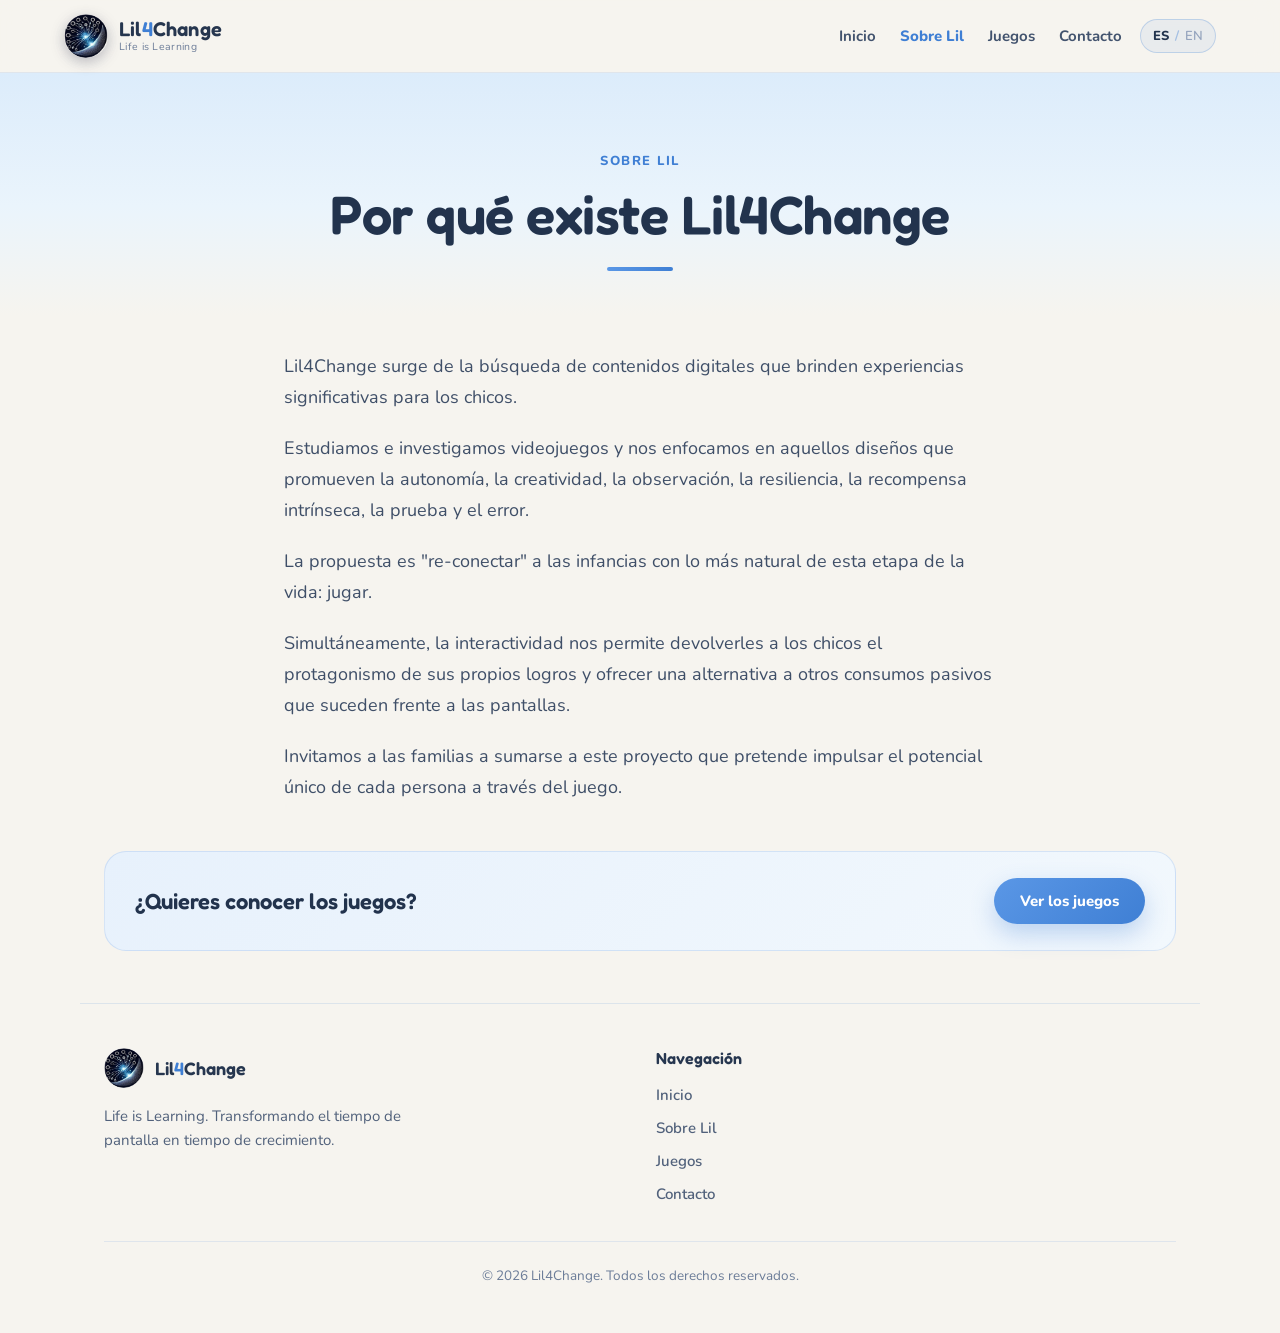
==== about.html @ 994eaa5b "Optimize logo and defer font loading (PageSpeed fixes)" ====
<!DOCTYPE html>
<html lang="es">
<head>
<meta charset="utf-8">
<meta name="viewport" content="width=device-width, initial-scale=1">
<title>Sobre Lil — Lil4Change</title>
<meta name="description" content="Por qué existe Lil4Change.">
<link rel="icon" href="assets/lil-logo7.png">
<link rel="preconnect" href="https://fonts.googleapis.com">
<link rel="preconnect" href="https://fonts.gstatic.com" crossorigin>
<link rel="preload" as="style" href="https://fonts.googleapis.com/css2?family=Fredoka:wght@400;500;600;700&family=Nunito:ital,wght@0,400;0,500;0,600;0,700;0,800;1,400&display=swap">
<link href="https://fonts.googleapis.com/css2?family=Fredoka:wght@400;500;600;700&family=Nunito:ital,wght@0,400;0,500;0,600;0,700;0,800;1,400&display=swap" rel="stylesheet" media="print" onload="this.media='all'">
<noscript><link href="https://fonts.googleapis.com/css2?family=Fredoka:wght@400;500;600;700&family=Nunito:ital,wght@0,400;0,500;0,600;0,700;0,800;1,400&display=swap" rel="stylesheet"></noscript>
<style>
  *{box-sizing:border-box}
  html{scroll-behavior:smooth}
  body{margin:0;font-family:"Nunito",system-ui,sans-serif;background:#f6f4ef;color:#2b3a53;-webkit-font-smoothing:antialiased}
  a{color:inherit}
  @keyframes lilRise{from{opacity:0;transform:translateY(18px)}to{opacity:1;transform:translateY(0)}}
  @keyframes lilDandelionIdle{0%,100%{transform:translate(0,0)}50%{transform:translate(1px,-4px)}}
  @media (max-width:760px){ .lil-navlinks{display:none !important} .lil-hamburger{display:flex !important} .lil-desktoponly{display:none !important} }
  @media (max-width:480px){ .lil-tagline{display:none !important} }
  .lil-cta-primary{transition:transform .18s ease}
  .lil-cta-primary:hover{transform:translateY(-2px)}
</style>
</head>
<body>
<div style="min-height:100vh">

  <!-- NAV -->
  <header style="position:sticky;top:0;z-index:40;backdrop-filter:blur(12px);background:rgba(246,244,239,.78);border-bottom:1px solid rgba(63,127,212,.12)">
    <nav style="max-width:1200px;margin:0 auto;padding:14px 24px;display:flex;flex-wrap:wrap;align-items:center;gap:12px 18px">
      <a href="index.html" style="display:flex;align-items:center;gap:11px;text-decoration:none;color:inherit;margin-right:auto">
        <img src="assets/lil-logo7.png" alt="Lil4Change" style="width:44px;height:44px;border-radius:50%;box-shadow:0 4px 14px rgba(20,32,64,.28)">
        <span style="display:flex;flex-direction:column;line-height:1">
          <span style="font-family:'Fredoka',sans-serif;font-weight:600;font-size:20px;letter-spacing:.2px;color:#26364f">Lil<span style="color:#3f7fd4">4</span>Change</span>
          <span class="lil-tagline" style="font-size:10.5px;color:#6b7c98;margin-top:3px;letter-spacing:.3px">Life is Learning</span>
        </span>
      </a>
      <div style="display:flex;align-items:center;gap:24px" class="lil-navlinks">
        <a href="index.html" data-i18n="navHome" style="color:#42536e;text-decoration:none;font-weight:700;font-size:15px">Inicio</a>
        <a href="about.html" data-i18n="navAbout" style="color:#3f7fd4;text-decoration:none;font-weight:800;font-size:15px">Sobre Lil</a>
        <a href="games.html" data-i18n="navGames" style="color:#42536e;text-decoration:none;font-weight:700;font-size:15px">Juegos</a>
        <a href="contact.html" data-i18n="navContact" style="color:#42536e;text-decoration:none;font-weight:700;font-size:15px">Contacto</a>
      </div>
      <button onclick="toggleMenu()" aria-label="Menu" class="lil-hamburger" style="display:none;align-items:center;justify-content:center;width:42px;height:42px;background:rgba(63,127,212,.1);border:1px solid rgba(63,127,212,.28);border-radius:12px;cursor:pointer;order:5">
        <svg id="lilIconOpen" width="20" height="20" viewBox="0 0 20 20" fill="none" stroke="#3f7fd4" stroke-width="2" stroke-linecap="round"><line x1="3" y1="6" x2="17" y2="6"></line><line x1="3" y1="10" x2="17" y2="10"></line><line x1="3" y1="14" x2="17" y2="14"></line></svg>
        <svg id="lilIconClose" width="20" height="20" viewBox="0 0 20 20" fill="none" stroke="#3f7fd4" stroke-width="2" stroke-linecap="round" style="display:none"><line x1="4" y1="4" x2="16" y2="16"></line><line x1="16" y1="4" x2="4" y2="16"></line></svg>
      </button>
      <button onclick="toggleLang()" aria-label="Toggle language" class="lil-desktoponly" style="display:flex;align-items:center;gap:6px;background:rgba(63,127,212,.08);border:1px solid rgba(63,127,212,.25);color:#3f7fd4;font-family:'Nunito';font-weight:700;font-size:13px;padding:7px 12px;border-radius:999px;cursor:pointer">
        <span id="lilEsA">ES</span><span style="opacity:.4">/</span><span id="lilEnA">EN</span>
      </button>
    </nav>
    <div id="lilMobileMenu" style="display:none;flex-direction:column;padding:8px 24px 20px;gap:2px;border-top:1px solid rgba(63,127,212,.12)">
      <a href="index.html" onclick="closeMenu()" data-i18n="navHome" style="color:#2b3a53;text-decoration:none;font-weight:700;font-size:17px;padding:13px 4px">Inicio</a>
      <a href="about.html" onclick="closeMenu()" data-i18n="navAbout" style="color:#3f7fd4;text-decoration:none;font-weight:800;font-size:17px;padding:13px 4px;border-top:1px solid rgba(63,127,212,.1)">Sobre Lil</a>
      <a href="games.html" onclick="closeMenu()" data-i18n="navGames" style="color:#2b3a53;text-decoration:none;font-weight:700;font-size:17px;padding:13px 4px;border-top:1px solid rgba(63,127,212,.1)">Juegos</a>
      <a href="contact.html" onclick="closeMenu()" data-i18n="navContact" style="color:#2b3a53;text-decoration:none;font-weight:700;font-size:17px;padding:13px 4px;border-top:1px solid rgba(63,127,212,.1)">Contacto</a>
      <div style="display:flex;align-items:center;gap:12px;padding:14px 4px 6px;border-top:1px solid rgba(63,127,212,.1)">
        <span data-i18n="langLabel" style="font-size:14px;font-weight:700;color:#6b7c98">Idioma</span>
        <button onclick="toggleLang()" aria-label="Toggle language" style="display:flex;align-items:center;gap:6px;background:rgba(63,127,212,.08);border:1px solid rgba(63,127,212,.25);color:#3f7fd4;font-family:'Nunito';font-weight:700;font-size:14px;padding:8px 14px;border-radius:999px;cursor:pointer"><span id="lilEsB">ES</span><span style="opacity:.4">/</span><span id="lilEnB">EN</span></button>
      </div>
    </div>
  </header>

  <!-- PAGE HERO -->
  <section style="position:relative;overflow:hidden;background:linear-gradient(180deg,#dcecfb 0%,#eaf4fc 55%,#f6f4ef 100%);padding:76px 24px 44px">
    <div style="position:relative;max-width:820px;margin:0 auto;text-align:center">
      <span data-i18n="aboutTag" style="display:inline-block;color:#3f7fd4;font-weight:800;font-size:13px;letter-spacing:1.5px;text-transform:uppercase;animation:lilRise .6s ease-out both">Sobre Lil</span>
      <h1 data-i18n="aboutTitle" style="font-family:'Fredoka',sans-serif;font-weight:600;font-size:clamp(32px,5.2vw,54px);line-height:1.08;letter-spacing:-.5px;margin:14px 0 0;color:#22334d;animation:lilRise .6s ease-out .1s both">Por qué existe Lil4Change</h1>
      <div style="width:66px;height:4px;border-radius:99px;background:linear-gradient(90deg,#5a97e6,#3f7fd4);margin:24px auto 0"></div>
    </div>
  </section>

  <!-- ABOUT BODY -->
  <section style="max-width:760px;margin:0 auto;padding:36px 24px 20px">
    <div id="lilAboutParas" style="display:flex;flex-direction:column;gap:20px"></div>
  </section>

  <!-- CTA STRIP -->
  <section style="max-width:1120px;margin:0 auto;padding:28px 24px 8px">
    <div style="display:flex;flex-wrap:wrap;gap:16px;align-items:center;justify-content:space-between;background:linear-gradient(135deg,#e7f1fc,#f2f8fd);border:1px solid rgba(63,127,212,.16);border-radius:22px;padding:26px 30px">
      <span data-i18n="aboutCta" style="font-family:'Fredoka';font-weight:600;font-size:clamp(18px,2.4vw,22px);color:#22334d">¿Quieres conocer los juegos?</span>
      <a href="games.html" class="lil-cta-primary" data-i18n="finalBtn" style="background:linear-gradient(135deg,#5a97e6,#3f7fd4);color:#fff;text-decoration:none;font-weight:800;font-size:15px;padding:13px 26px;border-radius:999px;box-shadow:0 10px 24px rgba(63,127,212,.3);white-space:nowrap">Ver los juegos</a>
    </div>
  </section>

  <!-- FOOTER -->
  <footer style="max-width:1120px;margin:44px auto 0;padding:44px 24px 48px;border-top:1px solid rgba(63,127,212,.14)">
    <div style="display:grid;grid-template-columns:repeat(auto-fit,minmax(240px,1fr));gap:32px">
      <div>
        <a href="index.html" style="display:flex;align-items:center;gap:11px;text-decoration:none;color:inherit;margin-bottom:16px">
          <img src="assets/lil-logo7.png" alt="Lil4Change" style="width:40px;height:40px;border-radius:50%">
          <span style="font-family:'Fredoka';font-weight:600;font-size:18px;color:#26364f">Lil<span style="color:#3f7fd4">4</span>Change</span>
        </a>
        <p data-i18n="footerDesc" style="font-size:15px;line-height:1.6;color:#51617b;margin:0;max-width:320px"></p>
      </div>
      <div>
        <h5 data-i18n="footerNavTitle" style="font-family:'Fredoka';font-weight:600;font-size:16px;color:#26364f;margin:0 0 16px">Navegación</h5>
        <ul style="list-style:none;padding:0;margin:0;display:flex;flex-direction:column;gap:11px">
          <li><a href="index.html" data-i18n="navHome" style="color:#51617b;text-decoration:none;font-weight:600;font-size:15px">Inicio</a></li>
          <li><a href="about.html" data-i18n="navAbout" style="color:#51617b;text-decoration:none;font-weight:600;font-size:15px">Sobre Lil</a></li>
          <li><a href="games.html" data-i18n="navGames" style="color:#51617b;text-decoration:none;font-weight:600;font-size:15px">Juegos</a></li>
          <li><a href="contact.html" data-i18n="navContact" style="color:#51617b;text-decoration:none;font-weight:600;font-size:15px">Contacto</a></li>
        </ul>
      </div>
    </div>
    <div data-i18n="footerCopyright" style="margin-top:36px;padding-top:24px;border-top:1px solid rgba(63,127,212,.12);text-align:center;font-size:13.5px;color:#6b7c98"></div>
  </footer>
</div>

<script>
const DICT = {
  es: {
    navHome:"Inicio", navAbout:"Sobre Lil", navGames:"Juegos", navContact:"Contacto", langLabel:"Idioma",
    aboutTag:"Sobre Lil",
    aboutTitle:"Por qué existe Lil4Change",
    aboutParas:[
      "Lil4Change surge de la búsqueda de contenidos digitales que brinden experiencias significativas para los chicos.",
      "Estudiamos e investigamos videojuegos y nos enfocamos en aquellos diseños que promueven la autonomía, la creatividad, la observación, la resiliencia, la recompensa intrínseca, la prueba y el error.",
      'La propuesta es "re-conectar" a las infancias con lo más natural de esta etapa de la vida: jugar.',
      "Simultáneamente, la interactividad nos permite devolverles a los chicos el protagonismo de sus propios logros y ofrecer una alternativa a otros consumos pasivos que suceden frente a las pantallas.",
      "Invitamos a las familias a sumarse a este proyecto que pretende impulsar el potencial único de cada persona a través del juego."
    ],
    aboutCta:"¿Quieres conocer los juegos?",
    finalBtn:"Ver los juegos",
    footerDesc:"Life is Learning. Transformando el tiempo de pantalla en tiempo de crecimiento.",
    footerNavTitle:"Navegación",
    footerCopyright:"© 2026 Lil4Change. Todos los derechos reservados."
  },
  en: {
    navHome:"Home", navAbout:"About Lil", navGames:"Games", navContact:"Contact", langLabel:"Language",
    aboutTag:"About Lil",
    aboutTitle:"Why Lil4Change exists",
    aboutParas:[
      "Lil4Change was born from the search for digital content that offers meaningful experiences for kids.",
      "We study and research video games, focusing on designs that foster autonomy, creativity, observation, resilience, intrinsic reward, and trial and error.",
      'Our aim is to "re-connect" childhood with the most natural part of this stage of life: play.',
      "At the same time, interactivity lets us give children back the leading role in their own achievements and offer an alternative to the other passive forms of consumption that happen in front of screens.",
      "We invite families to join this project, which seeks to nurture each person's unique potential through play."
    ],
    aboutCta:"Want to see the games?",
    finalBtn:"See the games",
    footerDesc:"Life is Learning. Turning screen time into growth time.",
    footerNavTitle:"Navigation",
    footerCopyright:"© 2026 Lil4Change. All rights reserved."
  }
};

function getLang(){ try { return localStorage.getItem('lil-lang') === 'en' ? 'en' : 'es'; } catch(e){ return 'es'; } }
let menuOpen = false;
function esc(s){ return String(s).replace(/&/g,'&amp;').replace(/</g,'&lt;').replace(/>/g,'&gt;'); }

function applyLang(lang){
  const t = DICT[lang];
  document.documentElement.lang = lang;
  document.querySelectorAll('[data-i18n]').forEach(el=>{
    const k = el.getAttribute('data-i18n');
    if (t[k] != null) el.textContent = t[k];
  });
  document.getElementById('lilAboutParas').innerHTML = t.aboutParas.map(p=>`<p style="font-size:18px;line-height:1.72;color:#3f4f68;margin:0">${esc(p)}</p>`).join('');
  const on = "color:#22334d;font-weight:800", off = "color:#93a3bd;font-weight:600";
  ['lilEsA','lilEsB'].forEach(id=>document.getElementById(id).style.cssText = lang==='es'?on:off);
  ['lilEnA','lilEnB'].forEach(id=>document.getElementById(id).style.cssText = lang==='en'?on:off);
  try { localStorage.setItem('lil-lang', lang); } catch(e){}
}
function toggleLang(){ applyLang(getLang()==='es'?'en':'es'); }
function toggleMenu(){
  menuOpen = !menuOpen;
  document.getElementById('lilMobileMenu').style.display = menuOpen ? 'flex' : 'none';
  document.getElementById('lilIconOpen').style.display = menuOpen ? 'none' : 'block';
  document.getElementById('lilIconClose').style.display = menuOpen ? 'block' : 'none';
}
function closeMenu(){ if(menuOpen) toggleMenu(); }

applyLang(getLang());
</script>
</body>
</html>
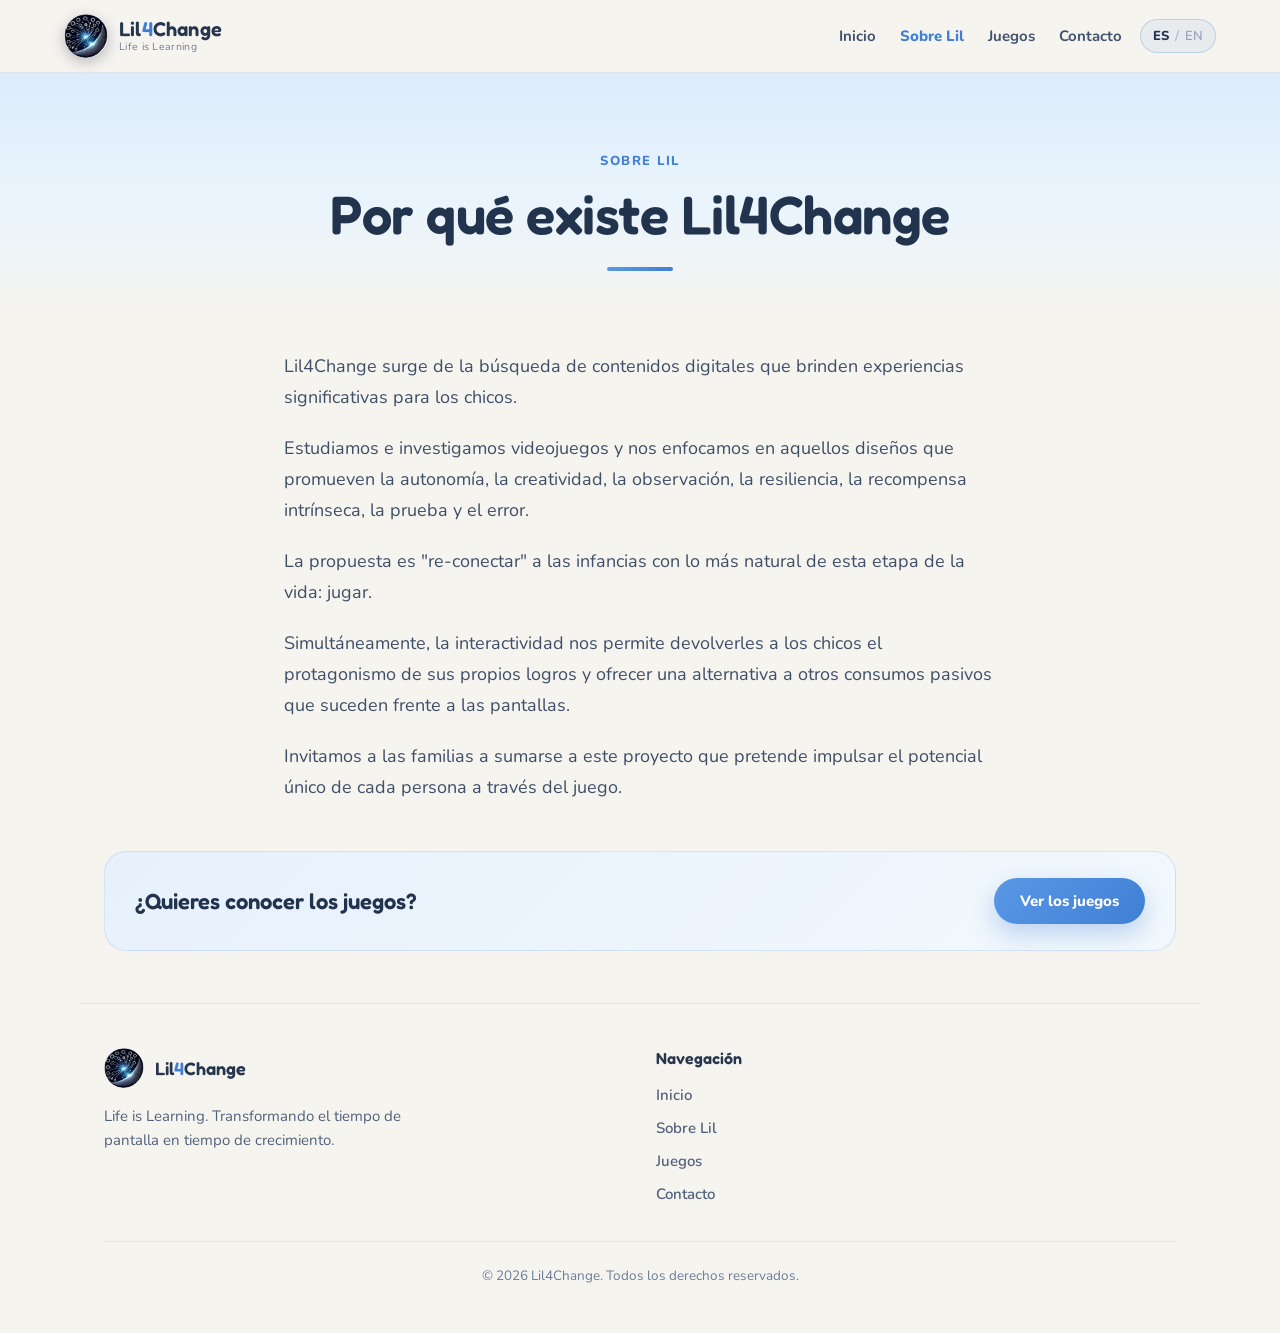
==== commit 3eb887f4: "Self-host Google Fonts to remove external font origins" ====
--- a/about.html
+++ b/about.html
@@ -6,11 +6,11 @@
 <title>Sobre Lil — Lil4Change</title>
 <meta name="description" content="Por qué existe Lil4Change.">
 <link rel="icon" href="assets/lil-logo7.png">
-<link rel="preconnect" href="https://fonts.googleapis.com">
-<link rel="preconnect" href="https://fonts.gstatic.com" crossorigin>
-<link rel="preload" as="style" href="https://fonts.googleapis.com/css2?family=Fredoka:wght@400;500;600;700&family=Nunito:ital,wght@0,400;0,500;0,600;0,700;0,800;1,400&display=swap">
-<link href="https://fonts.googleapis.com/css2?family=Fredoka:wght@400;500;600;700&family=Nunito:ital,wght@0,400;0,500;0,600;0,700;0,800;1,400&display=swap" rel="stylesheet" media="print" onload="this.media='all'">
-<noscript><link href="https://fonts.googleapis.com/css2?family=Fredoka:wght@400;500;600;700&family=Nunito:ital,wght@0,400;0,500;0,600;0,700;0,800;1,400&display=swap" rel="stylesheet"></noscript>
+<style>
+@font-face{font-family:'Fredoka';font-style:normal;font-weight:400 700;font-display:swap;src:url('assets/fonts/fredoka.woff2') format('woff2');}
+@font-face{font-family:'Nunito';font-style:normal;font-weight:400 800;font-display:swap;src:url('assets/fonts/nunito-normal.woff2') format('woff2');}
+@font-face{font-family:'Nunito';font-style:italic;font-weight:400;font-display:swap;src:url('assets/fonts/nunito-italic.woff2') format('woff2');}
+</style>
 <style>
   *{box-sizing:border-box}
   html{scroll-behavior:smooth}
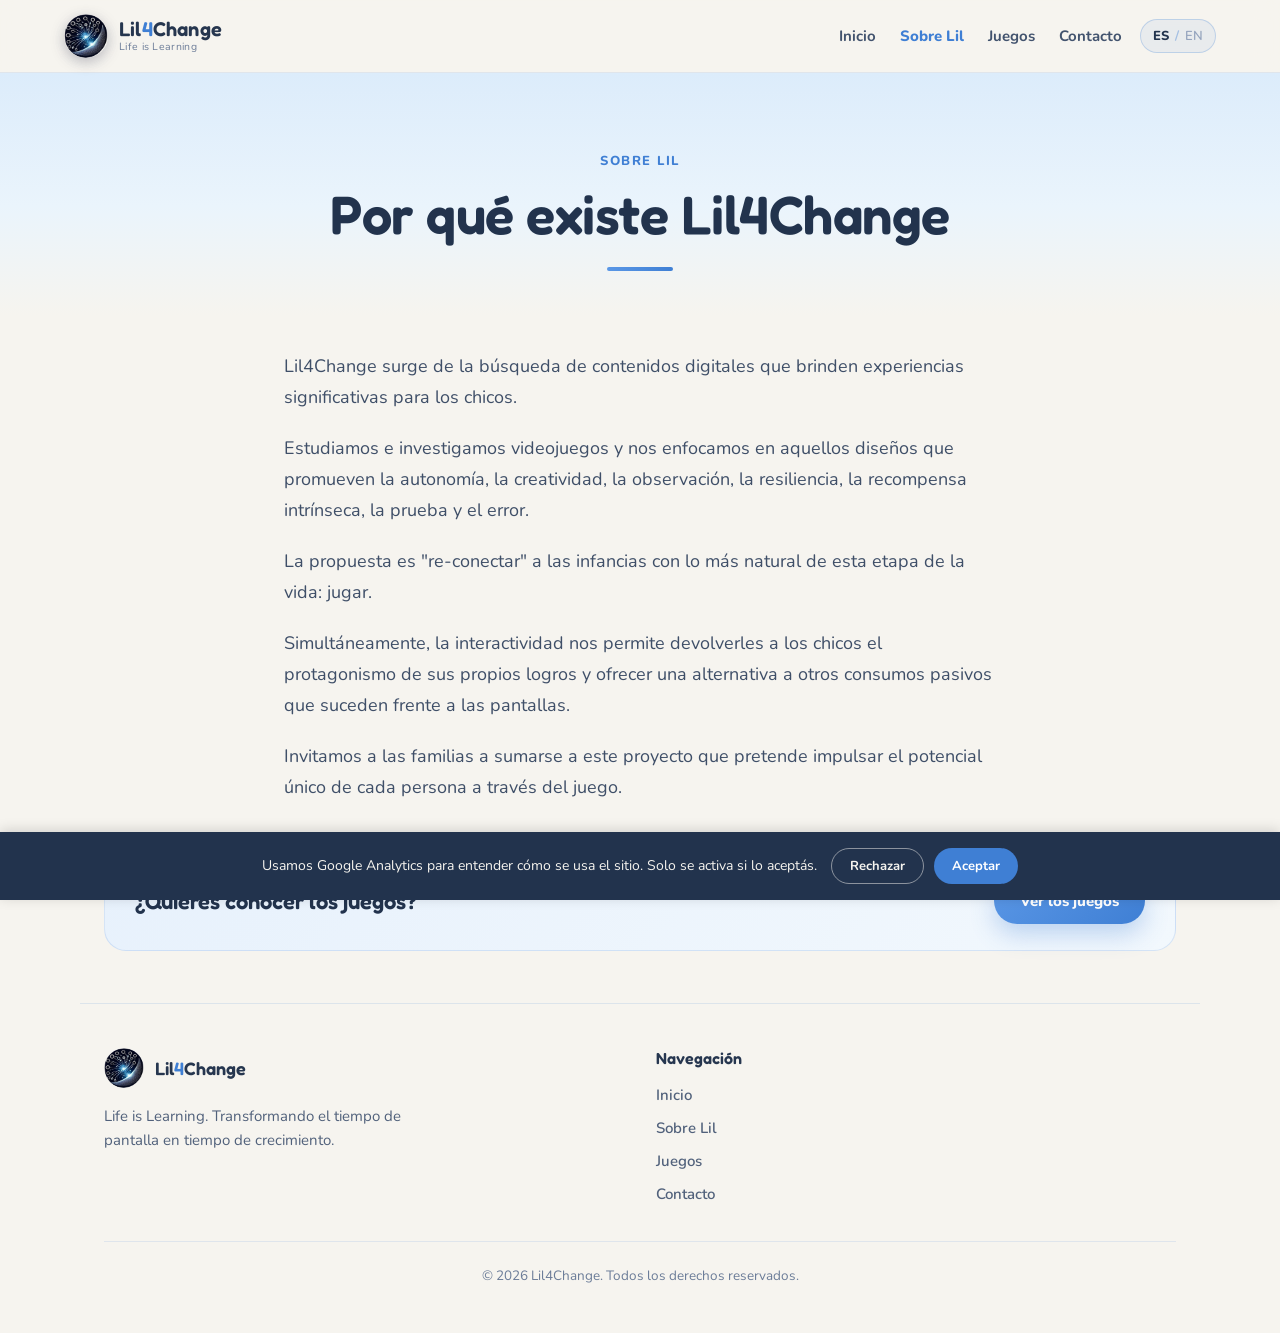
==== commit b8242271: "Add Google Analytics with cookie consent banner" ====
--- a/about.html
+++ b/about.html
@@ -175,5 +175,59 @@
 
 applyLang(getLang());
 </script>
+<!-- Cloudflare Web Analytics --><script type='module' src='https://static.cloudflareinsights.com/beacon.min.js' data-cf-beacon='{"token": "9a4043b0ff1a4733b459c253d428bbf3"}'></script><!-- End Cloudflare Web Analytics -->
+<!-- Cookie consent + Google Analytics -->
+<style>
+#lilCookieBanner{position:fixed;left:0;right:0;bottom:0;z-index:9999;background:#22334d;color:#f6f4ef;padding:16px 20px;display:none;flex-wrap:wrap;align-items:center;justify-content:center;gap:14px;font-family:"Nunito",system-ui,sans-serif;font-size:14px;box-shadow:0 -2px 12px rgba(0,0,0,.15)}
+#lilCookieBanner p{margin:0;max-width:560px;line-height:1.4}
+#lilCookieBanner .lilCookieBtns{display:flex;gap:10px}
+#lilCookieBanner button{font-family:"Nunito",system-ui,sans-serif;font-weight:700;font-size:13px;padding:8px 18px;border-radius:999px;border:none;cursor:pointer}
+#lilCookieAccept{background:#3f7fd4;color:#fff}
+#lilCookieReject{background:transparent;color:#f6f4ef;border:1px solid rgba(246,244,239,.5)!important}
+@media (max-width:480px){#lilCookieBanner{flex-direction:column;text-align:center}}
+</style>
+<div id="lilCookieBanner" role="dialog" aria-label="Aviso de cookies">
+<p>Usamos Google Analytics para entender cómo se usa el sitio. Solo se activa si lo aceptás.</p>
+<div class="lilCookieBtns"><button id="lilCookieReject" type="button">Rechazar</button><button id="lilCookieAccept" type="button">Aceptar</button></div>
+</div>
+<script>
+(function(){
+var KEY='lilCookieConsent';
+var GA_ID='G-HTQX284G82';
+function loadGA(){
+if(window.__lilGAloaded) return;
+window.__lilGAloaded = true;
+var s = document.createElement('script');
+s.async = true;
+s.src = 'https://www.googletagmanager.com/gtag/js?id='+GA_ID;
+document.head.appendChild(s);
+window.dataLayer = window.dataLayer || [];
+function gtag(){ dataLayer.push(arguments); }
+window.gtag = gtag;
+gtag('js', new Date());
+gtag('config', GA_ID);
+}
+var consent = null;
+try { consent = localStorage.getItem(KEY); } catch(e) {}
+if (consent === 'accepted') {
+loadGA();
+} else if (consent !== 'rejected') {
+var banner = document.getElementById('lilCookieBanner');
+if (banner) banner.style.display = 'flex';
+}
+var acceptBtn = document.getElementById('lilCookieAccept');
+var rejectBtn = document.getElementById('lilCookieReject');
+if (acceptBtn) acceptBtn.addEventListener('click', function(){
+try { localStorage.setItem(KEY, 'accepted'); } catch(e) {}
+document.getElementById('lilCookieBanner').style.display = 'none';
+loadGA();
+});
+if (rejectBtn) rejectBtn.addEventListener('click', function(){
+try { localStorage.setItem(KEY, 'rejected'); } catch(e) {}
+document.getElementById('lilCookieBanner').style.display = 'none';
+});
+})();
+</script>
+<!-- End cookie consent + Google Analytics -->
 </body>
 </html>
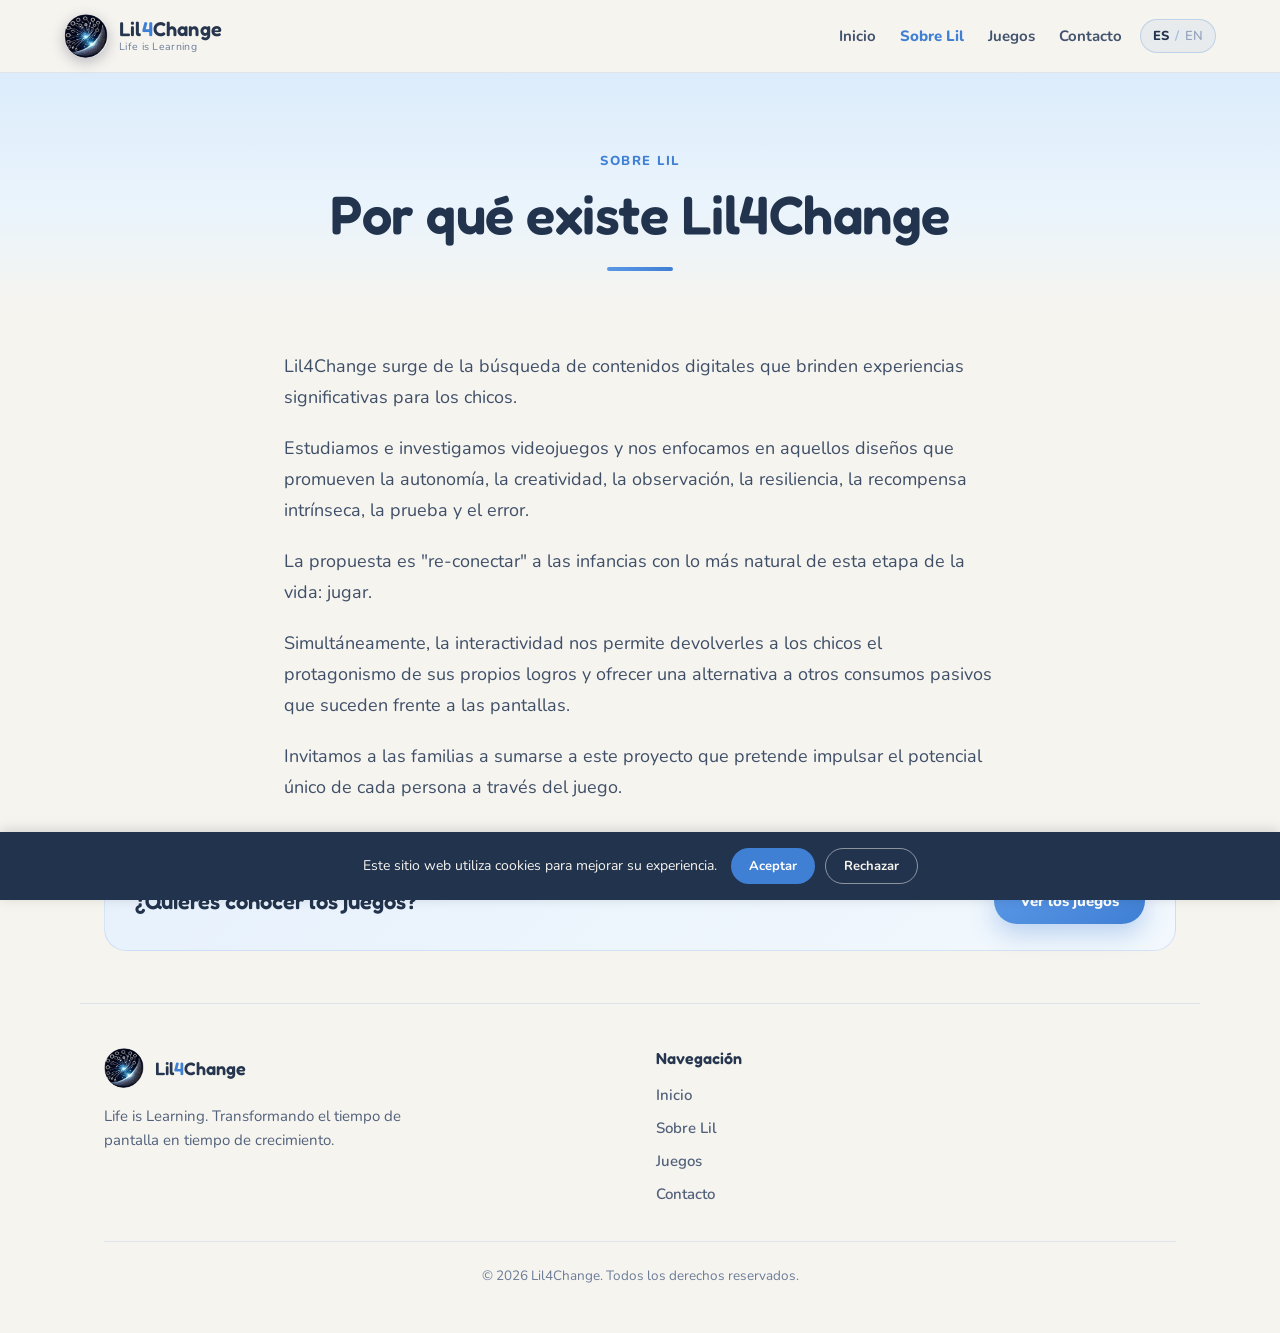
==== commit d6271cf2: "Acortar mensaje de cookies e invertir orden de botones" ====
--- a/about.html
+++ b/about.html
@@ -112,6 +112,7 @@
 <script>
 const DICT = {
   es: {
+    cookieMsg:"Este sitio web utiliza cookies para mejorar su experiencia.", cookieReject:"Rechazar", cookieAccept:"Aceptar",
     navHome:"Inicio", navAbout:"Sobre Lil", navGames:"Juegos", navContact:"Contacto", langLabel:"Idioma",
     aboutTag:"Sobre Lil",
     aboutTitle:"Por qué existe Lil4Change",
@@ -129,6 +130,7 @@
     footerCopyright:"© 2026 Lil4Change. Todos los derechos reservados."
   },
   en: {
+    cookieMsg:"This website uses cookies to improve your experience.", cookieReject:"Decline", cookieAccept:"Accept",
     navHome:"Home", navAbout:"About Lil", navGames:"Games", navContact:"Contact", langLabel:"Language",
     aboutTag:"About Lil",
     aboutTitle:"Why Lil4Change exists",
@@ -187,8 +189,8 @@
 @media (max-width:480px){#lilCookieBanner{flex-direction:column;text-align:center}}
 </style>
 <div id="lilCookieBanner" role="dialog" aria-label="Aviso de cookies">
-<p>Usamos Google Analytics para entender cómo se usa el sitio. Solo se activa si lo aceptás.</p>
-<div class="lilCookieBtns"><button id="lilCookieReject" type="button">Rechazar</button><button id="lilCookieAccept" type="button">Aceptar</button></div>
+<p data-i18n="cookieMsg">Este sitio web utiliza cookies para mejorar su experiencia.</p>
+<div class="lilCookieBtns"><button id="lilCookieAccept" type="button" data-i18n="cookieAccept">Aceptar</button><button id="lilCookieReject" type="button" data-i18n="cookieReject">Rechazar</button></div>
 </div>
 <script>
 (function(){
@@ -226,6 +228,7 @@
 try { localStorage.setItem(KEY, 'rejected'); } catch(e) {}
 document.getElementById('lilCookieBanner').style.display = 'none';
 });
+try { applyLang(getLang()); } catch(e) {}
 })();
 </script>
 <!-- End cookie consent + Google Analytics -->
